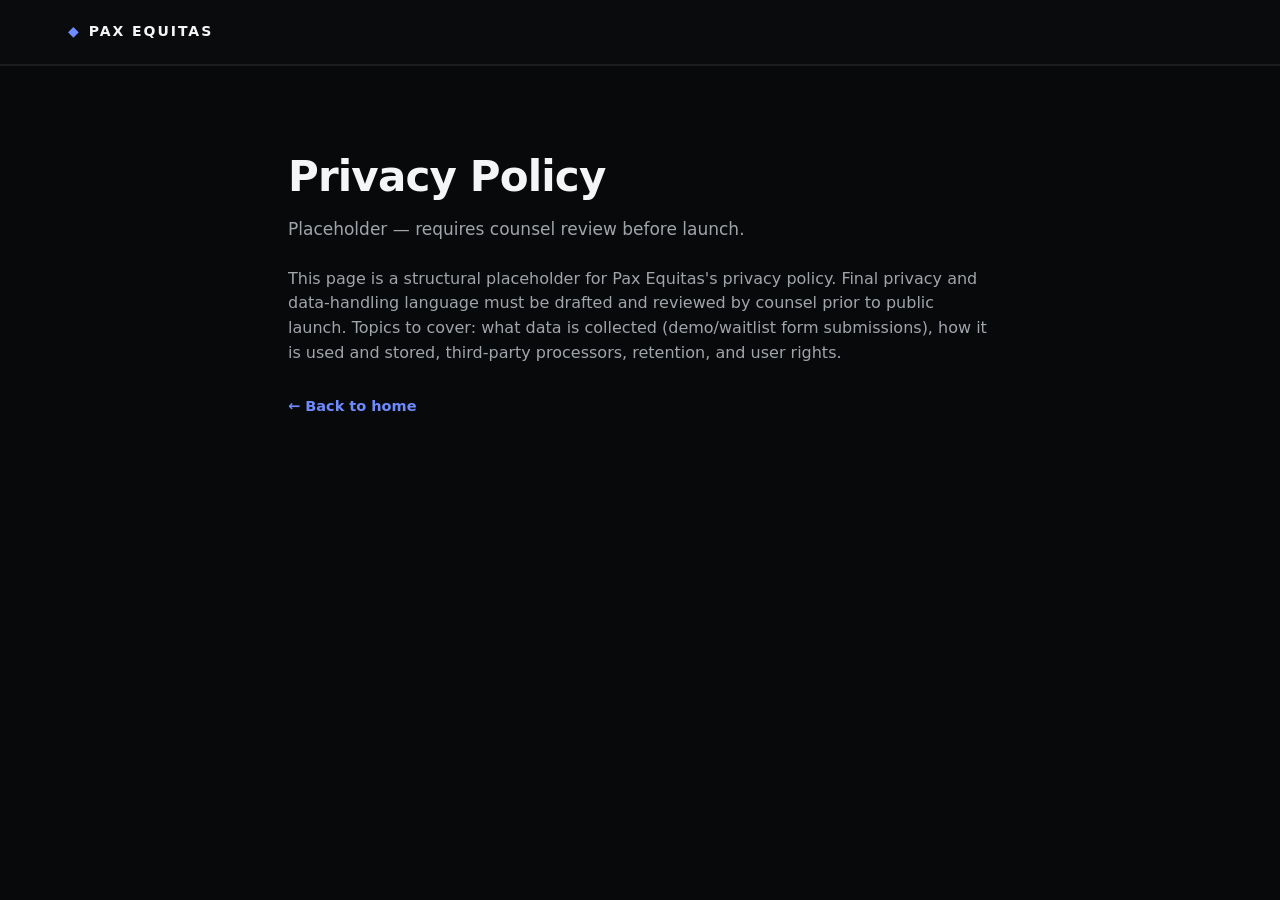
==== privacy.html @ ba905106 "PaxEquitas.com Homepage V1 — production static marketing site Dark premium homepage built from the a" ====
<!DOCTYPE html>
<html lang="en"><head><meta charset="UTF-8"/><meta name="viewport" content="width=device-width,initial-scale=1"/>
<title>Privacy — Pax Equitas</title><link rel="icon" href="favicon.svg" type="image/svg+xml"/><link rel="stylesheet" href="styles.css"/></head>
<body><header class="nav is-scrolled"><div class="container nav__inner"><a class="brand" href="index.html"><span class="brand__mark">◆</span> PAX EQUITAS</a></div></header>
<main class="section"><div class="container" style="max-width:760px">
<h1 class="section__title">Privacy Policy</h1>
<p class="section__sub">Placeholder — requires counsel review before launch.</p>
<p style="color:var(--muted);margin-top:24px">This page is a structural placeholder for Pax Equitas's privacy policy. Final privacy and data-handling language must be drafted and reviewed by counsel prior to public launch. Topics to cover: what data is collected (demo/waitlist form submissions), how it is used and stored, third-party processors, retention, and user rights.</p>
<p style="margin-top:28px"><a class="card__cta" href="index.html">← Back to home</a></p>
</div></main></body></html>
---- styles.css ----
:root{
  --bg:#08090A; --bg-elev:#0E1013; --bg-alt:#0B0D0F; --card:#16181C; --card-2:#1A1D22;
  --line:rgba(255,255,255,.08); --line-2:rgba(255,255,255,.14);
  --text:#F4F5F7; --muted:#A0A4AB; --faint:#6B7077;
  --accent:#6E8BFF; --accent-2:#22D3A7; --accent-ink:#0A0C12;
  --r:14px; --r-lg:20px; --maxw:1200px;
  --shadow:0 1px 0 rgba(255,255,255,.04), 0 20px 50px -20px rgba(0,0,0,.6);
  font-synthesis:none;
}
*{box-sizing:border-box;margin:0;padding:0}
html{scroll-behavior:smooth}
body{
  background:var(--bg); color:var(--text);
  font-family:'Inter',system-ui,-apple-system,Segoe UI,sans-serif;
  line-height:1.55; -webkit-font-smoothing:antialiased; overflow-x:hidden;
}
a{color:inherit;text-decoration:none}
.container{max-width:var(--maxw);margin:0 auto;padding:0 28px}
.mono{font-family:'JetBrains Mono',ui-monospace,monospace}
.center{text-align:center}
.grad{background:linear-gradient(100deg,#fff 10%,var(--accent) 55%,var(--accent-2) 100%);-webkit-background-clip:text;background-clip:text;color:transparent}

/* NAV */
.nav{position:sticky;top:0;z-index:50;transition:background .25s,border-color .25s;border-bottom:1px solid transparent}
.nav.is-scrolled{background:rgba(11,13,15,.82);backdrop-filter:blur(12px);border-bottom:1px solid var(--line)}
.nav__inner{display:flex;align-items:center;justify-content:space-between;height:64px;gap:24px}
.brand{font-weight:700;letter-spacing:.14em;font-size:14px;display:inline-flex;align-items:center;gap:8px}
.brand__mark{color:var(--accent)}
.nav__links{display:flex;gap:26px;font-size:14px;color:var(--muted)}
.nav__links a:hover{color:var(--text)}
.nav__cta{display:flex;gap:10px;align-items:center}
.nav__menu{display:none;background:none;border:0;color:var(--text);font-size:20px;cursor:pointer}

/* BUTTONS */
.btn{display:inline-flex;align-items:center;justify-content:center;gap:8px;font:inherit;font-weight:600;font-size:15px;cursor:pointer;border-radius:11px;border:1px solid transparent;padding:11px 18px;transition:transform .12s,background .2s,border-color .2s,box-shadow .2s;white-space:nowrap}
.btn:active{transform:translateY(1px)}
.btn--solid{background:var(--accent);color:var(--accent-ink);box-shadow:0 8px 24px -8px rgba(110,139,255,.7)}
.btn--solid:hover{background:#8aa0ff;box-shadow:0 10px 30px -8px rgba(110,139,255,.85)}
.btn--ghost{background:rgba(255,255,255,.02);color:var(--text);border-color:var(--line-2)}
.btn--ghost:hover{background:rgba(255,255,255,.06);border-color:rgba(255,255,255,.25)}
.btn--sm{padding:8px 14px;font-size:14px;border-radius:9px}
.btn--lg{padding:14px 24px;font-size:16px}
.btn--block{width:100%}

/* HERO */
.hero{position:relative;padding:96px 0 72px;overflow:hidden}
.hero__glow{position:absolute;inset:-20% -10% auto;height:560px;background:radial-gradient(60% 60% at 50% 0%,rgba(110,139,255,.20),rgba(34,211,167,.06) 40%,transparent 70%);filter:blur(20px);pointer-events:none}
.hero__inner{position:relative;text-align:center}
.eyebrow{font-size:12.5px;letter-spacing:.18em;text-transform:uppercase;color:var(--accent);font-weight:600;margin-bottom:22px}
.hero__title{font-size:clamp(40px,6.4vw,76px);line-height:1.03;letter-spacing:-.025em;font-weight:800;margin-bottom:22px}
.hero__sub{font-size:clamp(17px,2.1vw,21px);color:var(--muted);max-width:640px;margin:0 auto 32px}
.hero__cta{display:flex;gap:14px;justify-content:center;flex-wrap:wrap}
.center-cta{margin-top:8px}
.hero__micro{margin-top:22px;font-size:13.5px;color:var(--faint)}
.hero__panel{margin:56px auto 0;max-width:760px;background:linear-gradient(180deg,var(--card),#101216);border:1px solid var(--line);border-radius:var(--r-lg);padding:22px 26px;box-shadow:var(--shadow);text-align:left}
.hero__panel-row{display:flex;align-items:center;gap:10px;color:var(--muted);font-size:14px;font-weight:600}
.hero__panel-row .arrow{color:var(--faint)}
.dot{width:9px;height:9px;border-radius:50%;display:inline-block}
.dot--a{background:var(--accent-2);box-shadow:0 0 12px var(--accent-2)}
.hero__bars{display:flex;align-items:flex-end;gap:10px;height:90px;margin:20px 0}
.hero__bars i{flex:1;height:var(--h);background:linear-gradient(180deg,var(--accent),rgba(110,139,255,.25));border-radius:6px 6px 3px 3px;opacity:.85}
.hero__bars i:last-child{background:linear-gradient(180deg,var(--accent-2),rgba(34,211,167,.2))}
.hero__panel-figure{font-size:22px;font-weight:700}
.hero__panel-figure .mono{font-size:11px;color:var(--faint);letter-spacing:.16em;margin-right:10px}

/* SECTIONS */
.section{padding:88px 0;border-top:1px solid var(--line)}
.section--alt{background:var(--bg-alt)}
.section--enterprise{background:linear-gradient(180deg,#0C0E11,#0A0B0D)}
.kicker{font-size:12px;letter-spacing:.16em;text-transform:uppercase;color:var(--accent);font-weight:600;margin-bottom:14px}
.section__title{font-size:clamp(28px,3.6vw,42px);letter-spacing:-.02em;font-weight:800;line-height:1.1;max-width:760px}
.section__sub{color:var(--muted);font-size:17px;max-width:620px;margin-top:16px}
.section__sub.center{margin-left:auto;margin-right:auto}

/* PILLARS */
.pillars{display:grid;grid-template-columns:repeat(4,1fr);gap:16px;margin-top:40px}
.pillar{background:var(--card);border:1px solid var(--line);border-radius:var(--r);padding:24px;transition:transform .15s,border-color .2s}
.pillar:hover{transform:translateY(-3px);border-color:var(--line-2)}
.pillar__i{color:var(--accent);font-size:18px}
.pillar h3{font-size:19px;margin:12px 0 8px;letter-spacing:-.01em}
.pillar p{color:var(--muted);font-size:14.5px}

/* CARDS */
.group{font-size:13px;letter-spacing:.14em;text-transform:uppercase;color:var(--faint);margin:42px 0 16px;font-weight:600}
.cards{display:grid;grid-template-columns:repeat(3,1fr);gap:16px}
.card{background:var(--card);border:1px solid var(--line);border-radius:var(--r);padding:22px;display:flex;flex-direction:column;gap:12px;transition:transform .15s,border-color .2s,box-shadow .2s}
.card:hover{transform:translateY(-4px);border-color:var(--line-2);box-shadow:var(--shadow)}
.card header{display:flex;align-items:center;justify-content:space-between;gap:12px}
.card h4{font-size:18px;letter-spacing:-.01em}
.card p{color:var(--muted);font-size:14.5px;flex:1}
.card--feature{border-color:rgba(110,139,255,.35);background:linear-gradient(180deg,rgba(110,139,255,.06),var(--card))}
.card--ghost{background:repeating-linear-gradient(135deg,var(--card),var(--card) 10px,#14171b 10px,#14171b 20px)}
.star{color:var(--accent)}
.card__cta{align-self:flex-start;background:none;border:0;color:var(--accent);font:inherit;font-weight:600;font-size:14.5px;cursor:pointer;padding:0}
.card__cta:hover{text-decoration:underline}
.card__cta--solid{background:var(--accent);color:var(--accent-ink);padding:9px 15px;border-radius:9px;box-shadow:0 8px 24px -10px rgba(110,139,255,.8)}
.card__cta--solid:hover{text-decoration:none;background:#8aa0ff}

/* BADGES */
.badge{font-size:11px;font-weight:600;letter-spacing:.04em;padding:4px 9px;border-radius:999px;border:1px solid var(--line-2);color:var(--muted);white-space:nowrap}
.badge--live{color:#5be3a7;border-color:rgba(91,227,167,.4);background:rgba(91,227,167,.08)}
.badge--live::before{content:"●";font-size:8px;margin-right:5px;vertical-align:1px}
.badge--ea{color:#8aa0ff;border-color:rgba(138,160,255,.4);background:rgba(138,160,255,.08)}
.badge--soon{color:var(--faint)}
.badge--wl{color:var(--accent-2);border-color:rgba(34,211,167,.35)}

/* STEPS */
.steps{list-style:none;display:grid;grid-template-columns:repeat(4,1fr);gap:16px;margin:40px 0 26px;counter-reset:s}
.steps li{position:relative;background:var(--card);border:1px solid var(--line);border-radius:var(--r);padding:22px}
.steps li:not(:last-child)::after{content:"→";position:absolute;right:-13px;top:50%;transform:translateY(-50%);color:var(--faint);z-index:2}
.steps__n{font-family:'JetBrains Mono',monospace;color:var(--accent);font-size:13px}
.steps h4{margin:10px 0 6px;font-size:17px}
.steps p{color:var(--muted);font-size:13.5px}

/* FEATURE GRID */
.feature-grid{display:grid;grid-template-columns:repeat(2,1fr);gap:18px;margin:36px 0 30px}
.feature-grid--3{grid-template-columns:repeat(3,1fr)}
.feature-grid h4{font-size:17px;margin-bottom:8px}
.feature-grid p{color:var(--muted);font-size:14.5px}

/* FINAL */
.final{position:relative;text-align:center;overflow:hidden}
.final__glow{position:absolute;inset:auto -10% -40%;height:420px;background:radial-gradient(50% 60% at 50% 100%,rgba(110,139,255,.18),transparent 70%);pointer-events:none}
.final .hero__cta{justify-content:center;margin-top:26px}

/* FOOTER */
.footer{border-top:1px solid var(--line);background:var(--bg-alt);padding:56px 0 30px}
.footer__inner{display:grid;grid-template-columns:1.3fr 2fr;gap:40px}
.footer__tag{color:var(--faint);font-size:14px;margin:14px 0 18px}
.waitlist{display:flex;gap:8px;max-width:340px}
.waitlist input{flex:1;background:var(--card);border:1px solid var(--line-2);border-radius:9px;padding:10px 12px;color:var(--text);font:inherit;font-size:14px}
.footer__cols{display:grid;grid-template-columns:repeat(4,1fr);gap:24px}
.footer__cols h5{font-size:12px;letter-spacing:.12em;text-transform:uppercase;color:var(--faint);margin-bottom:14px}
.footer__cols a{display:block;color:var(--muted);font-size:14px;margin-bottom:9px}
.footer__cols a:hover{color:var(--text)}
.footer__legal{margin-top:40px;padding-top:22px;border-top:1px solid var(--line);color:var(--faint);font-size:13px}

/* MODAL */
.modal{position:fixed;inset:0;z-index:100;display:flex;align-items:center;justify-content:center;padding:20px}
.modal[hidden]{display:none}
.modal__backdrop{position:absolute;inset:0;background:rgba(4,5,6,.7);backdrop-filter:blur(6px)}
.modal__box{position:relative;background:var(--bg-elev);border:1px solid var(--line-2);border-radius:var(--r-lg);padding:30px;width:100%;max-width:520px;box-shadow:var(--shadow);animation:pop .18s ease}
.modal__box--sm{max-width:420px}
@keyframes pop{from{transform:translateY(8px) scale(.98);opacity:0}to{transform:none;opacity:1}}
.modal__x{position:absolute;top:14px;right:16px;background:none;border:0;color:var(--muted);font-size:24px;cursor:pointer;line-height:1}
.modal__x:hover{color:var(--text)}
.modal__box h3{font-size:23px;letter-spacing:-.01em}
.modal__sub{color:var(--muted);font-size:14.5px;margin:8px 0 20px}
.form{display:flex;flex-direction:column;gap:12px}
.form__row{display:grid;grid-template-columns:1fr 1fr;gap:12px}
.form input,.form select,.form textarea{background:var(--card);border:1px solid var(--line-2);border-radius:10px;padding:12px 13px;color:var(--text);font:inherit;font-size:15px;width:100%}
.form input::placeholder,.form textarea::placeholder{color:var(--faint)}
.form input:focus,.form select:focus,.form textarea:focus{outline:none;border-color:var(--accent);box-shadow:0 0 0 3px rgba(110,139,255,.18)}
.form__note{font-size:13.5px;color:var(--accent-2);min-height:18px;text-align:center}

/* RESPONSIVE */
@media(max-width:900px){
  .pillars,.cards,.steps,.footer__cols{grid-template-columns:repeat(2,1fr)}
  .feature-grid,.feature-grid--3{grid-template-columns:1fr}
  .footer__inner{grid-template-columns:1fr}
  .steps li::after{display:none}
}
@media(max-width:680px){
  .nav__links{display:none}
  .nav__cta .btn--ghost{display:none}
  .nav__menu{display:block}
  .pillars,.cards,.steps,.footer__cols{grid-template-columns:1fr}
  .form__row{grid-template-columns:1fr}
  .hero{padding:64px 0 48px}
  .section{padding:64px 0}
}
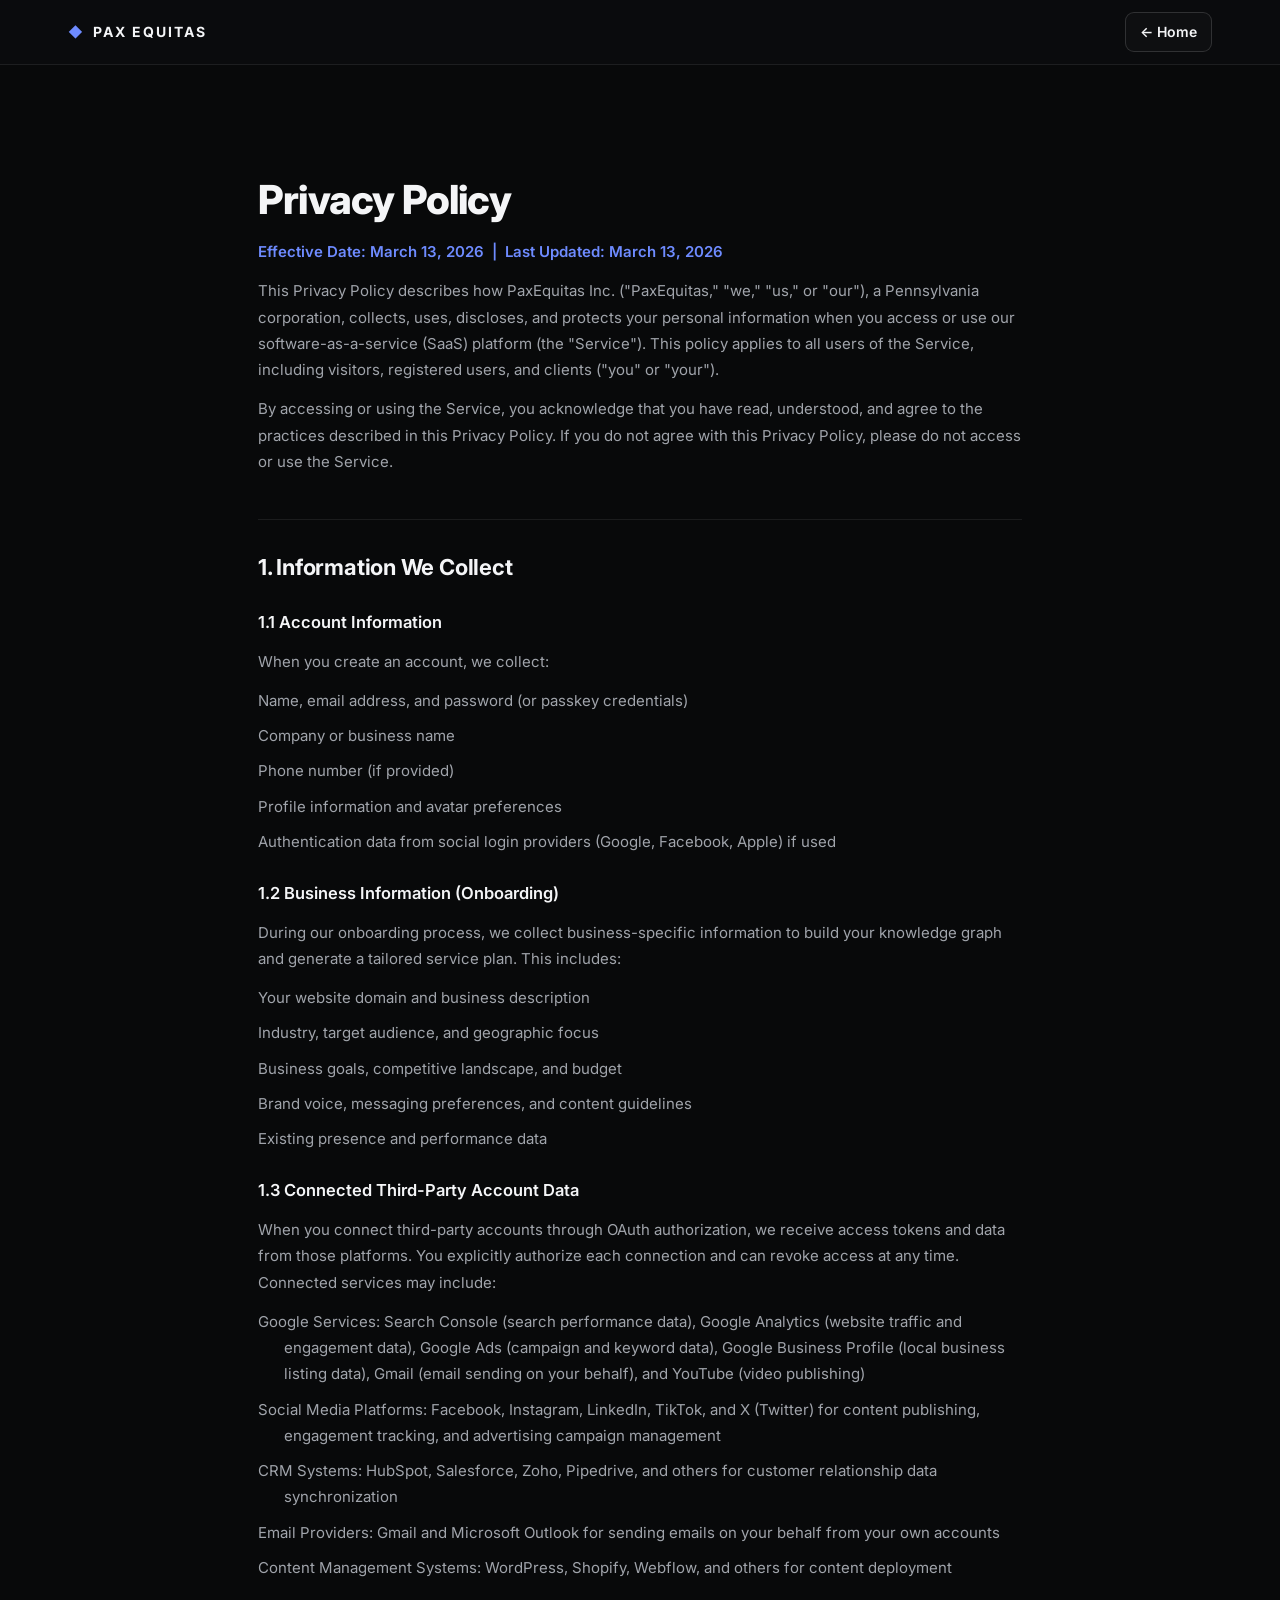
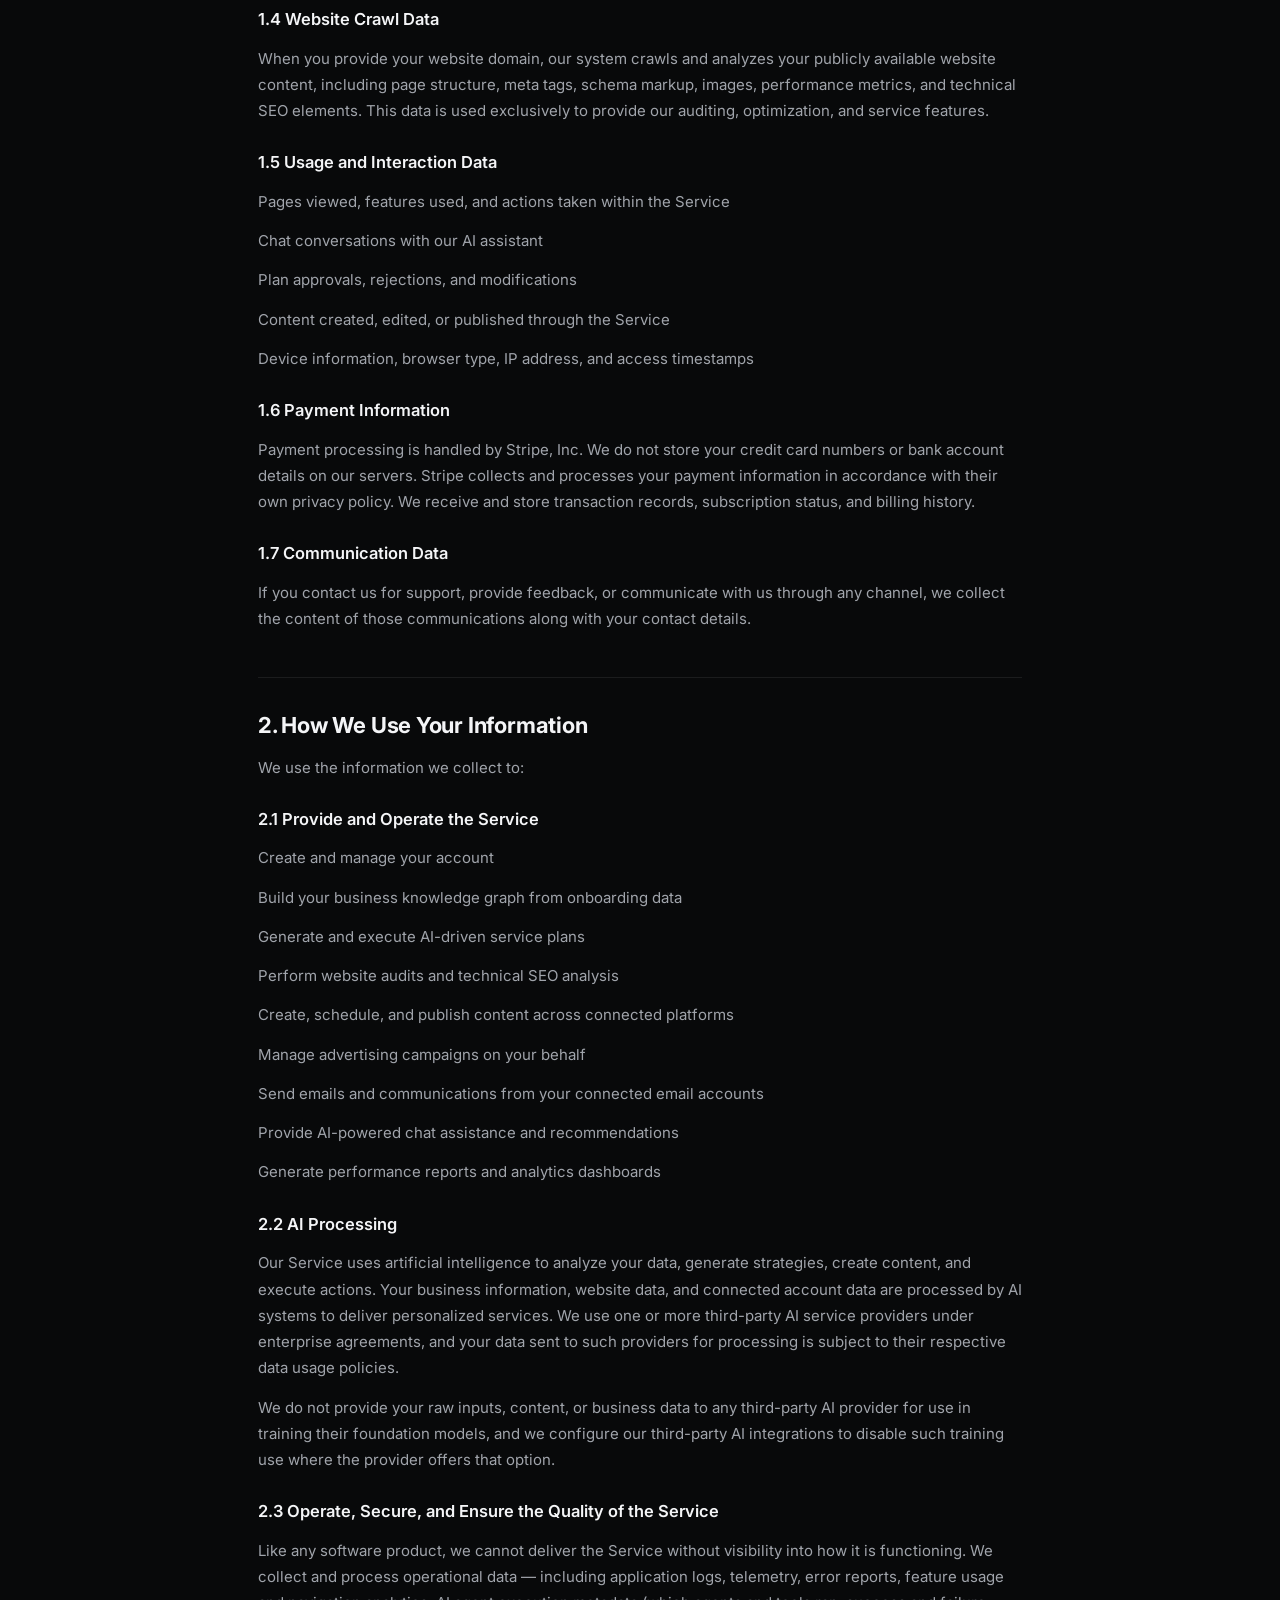
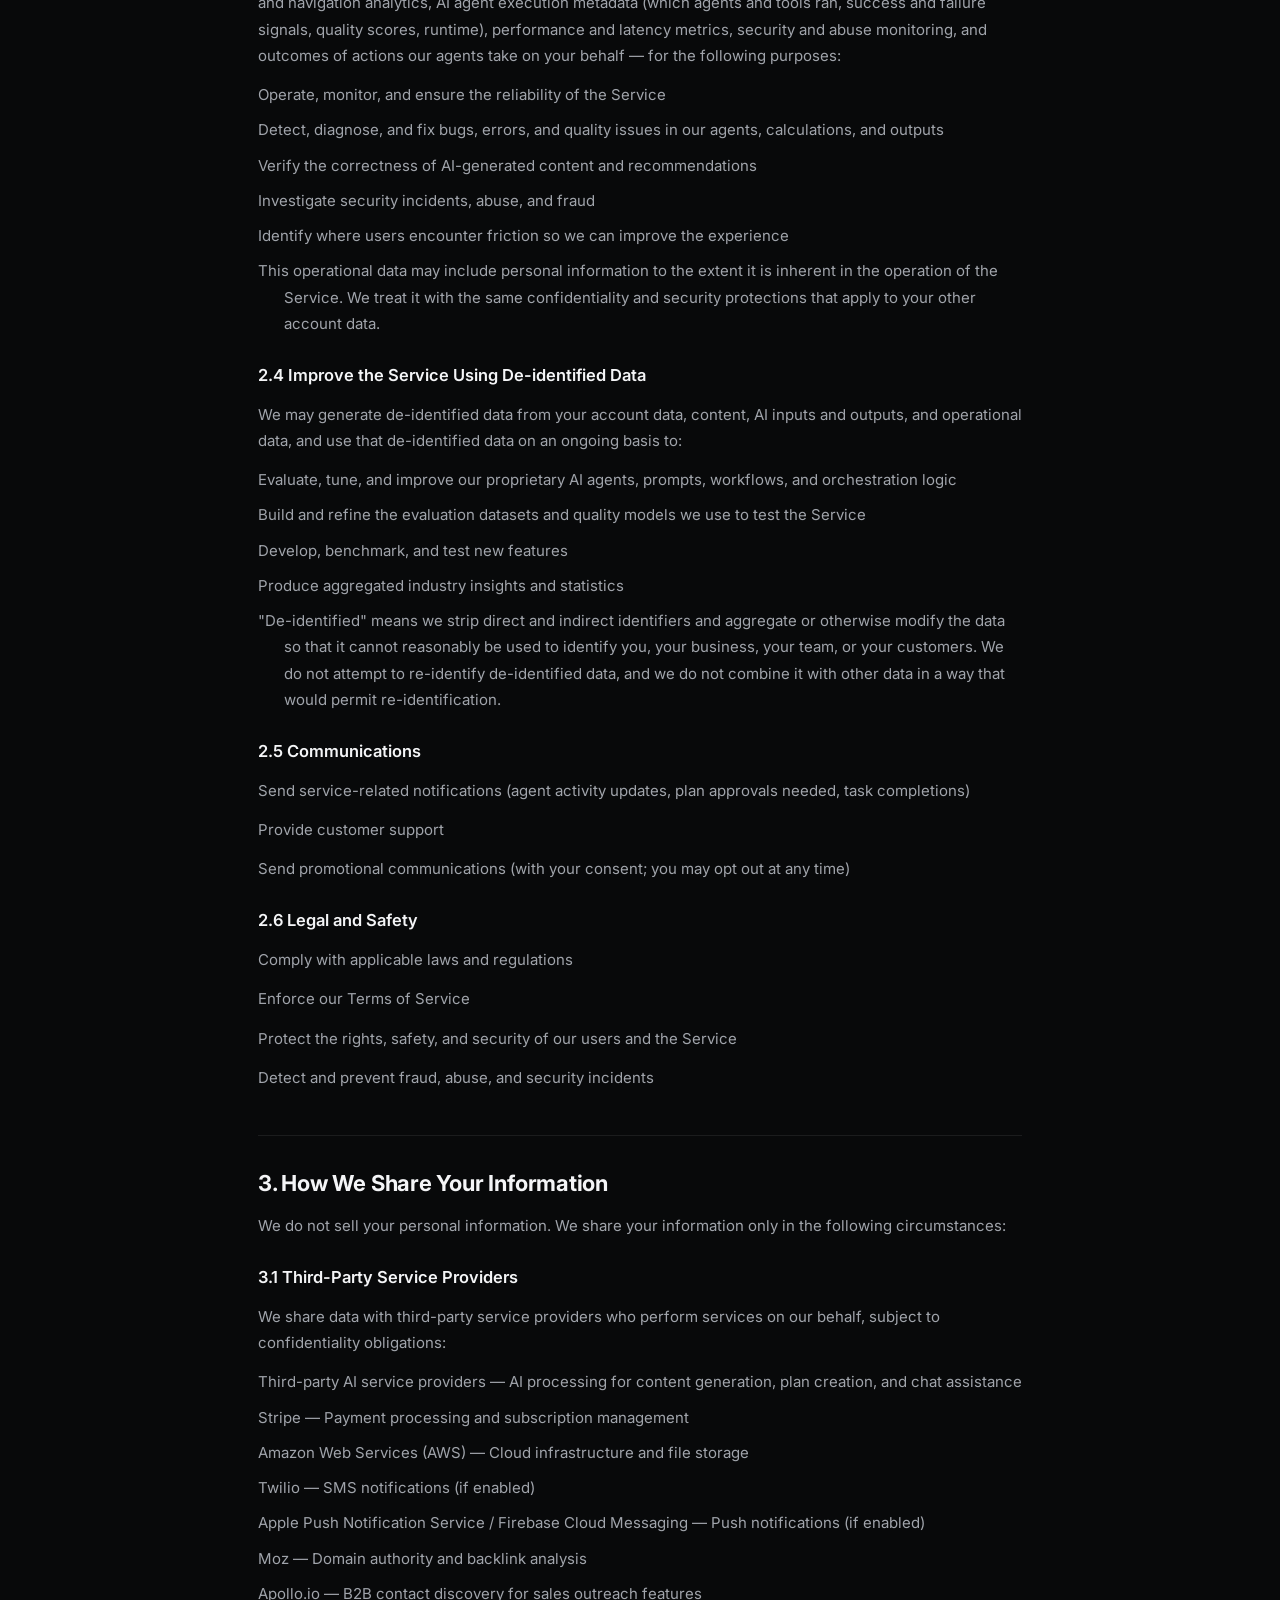
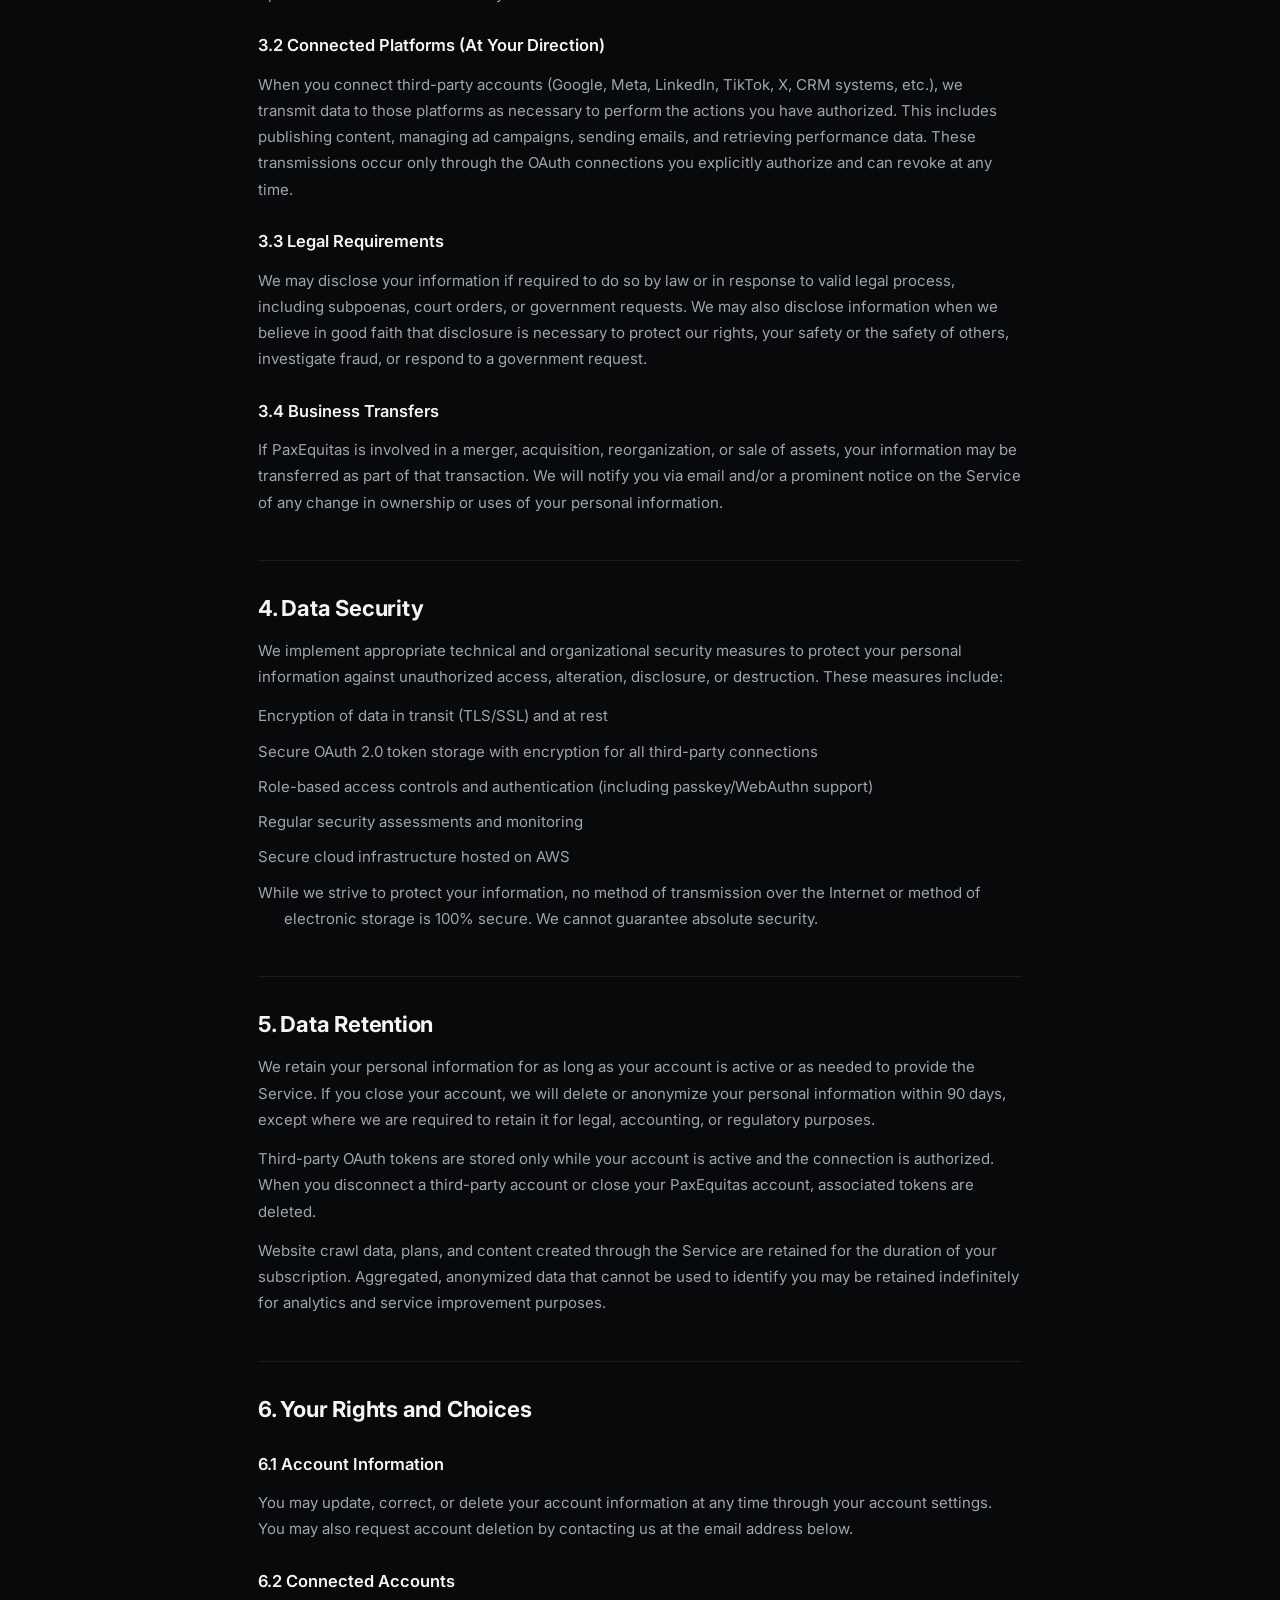
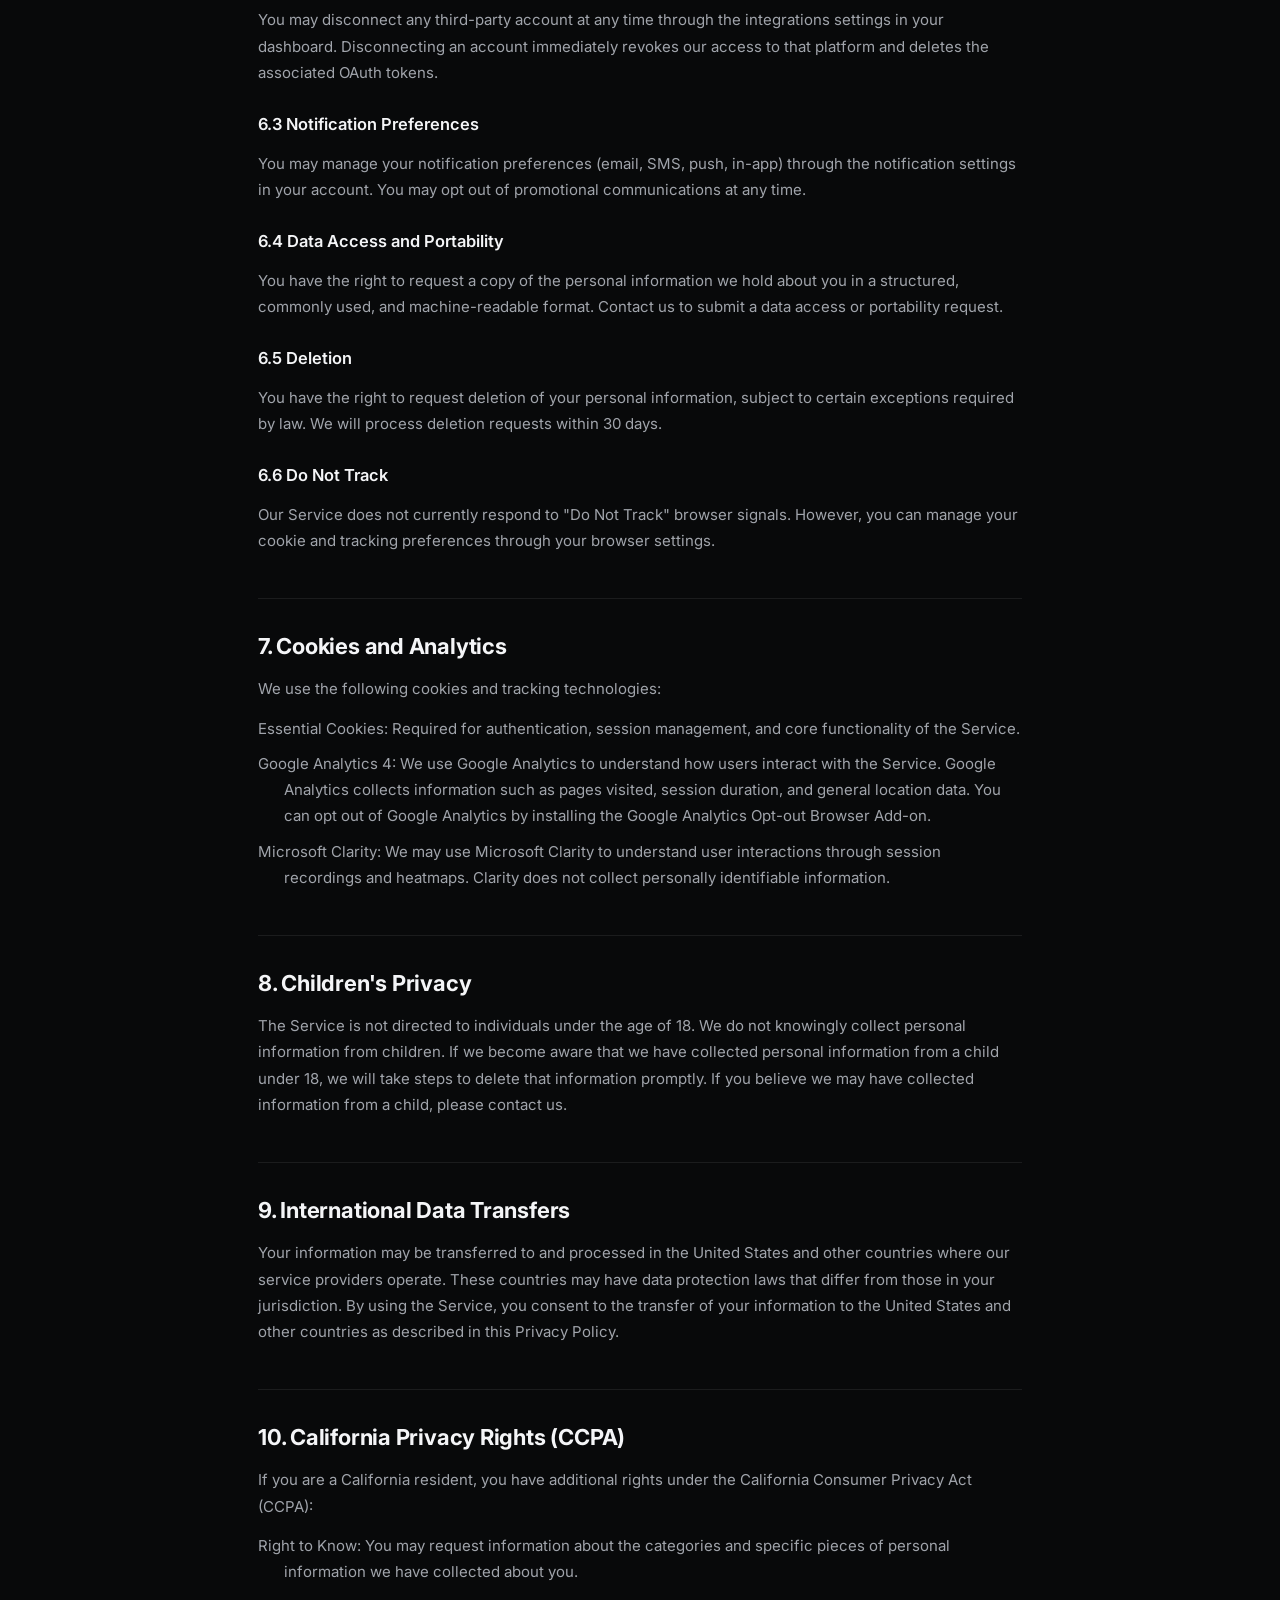
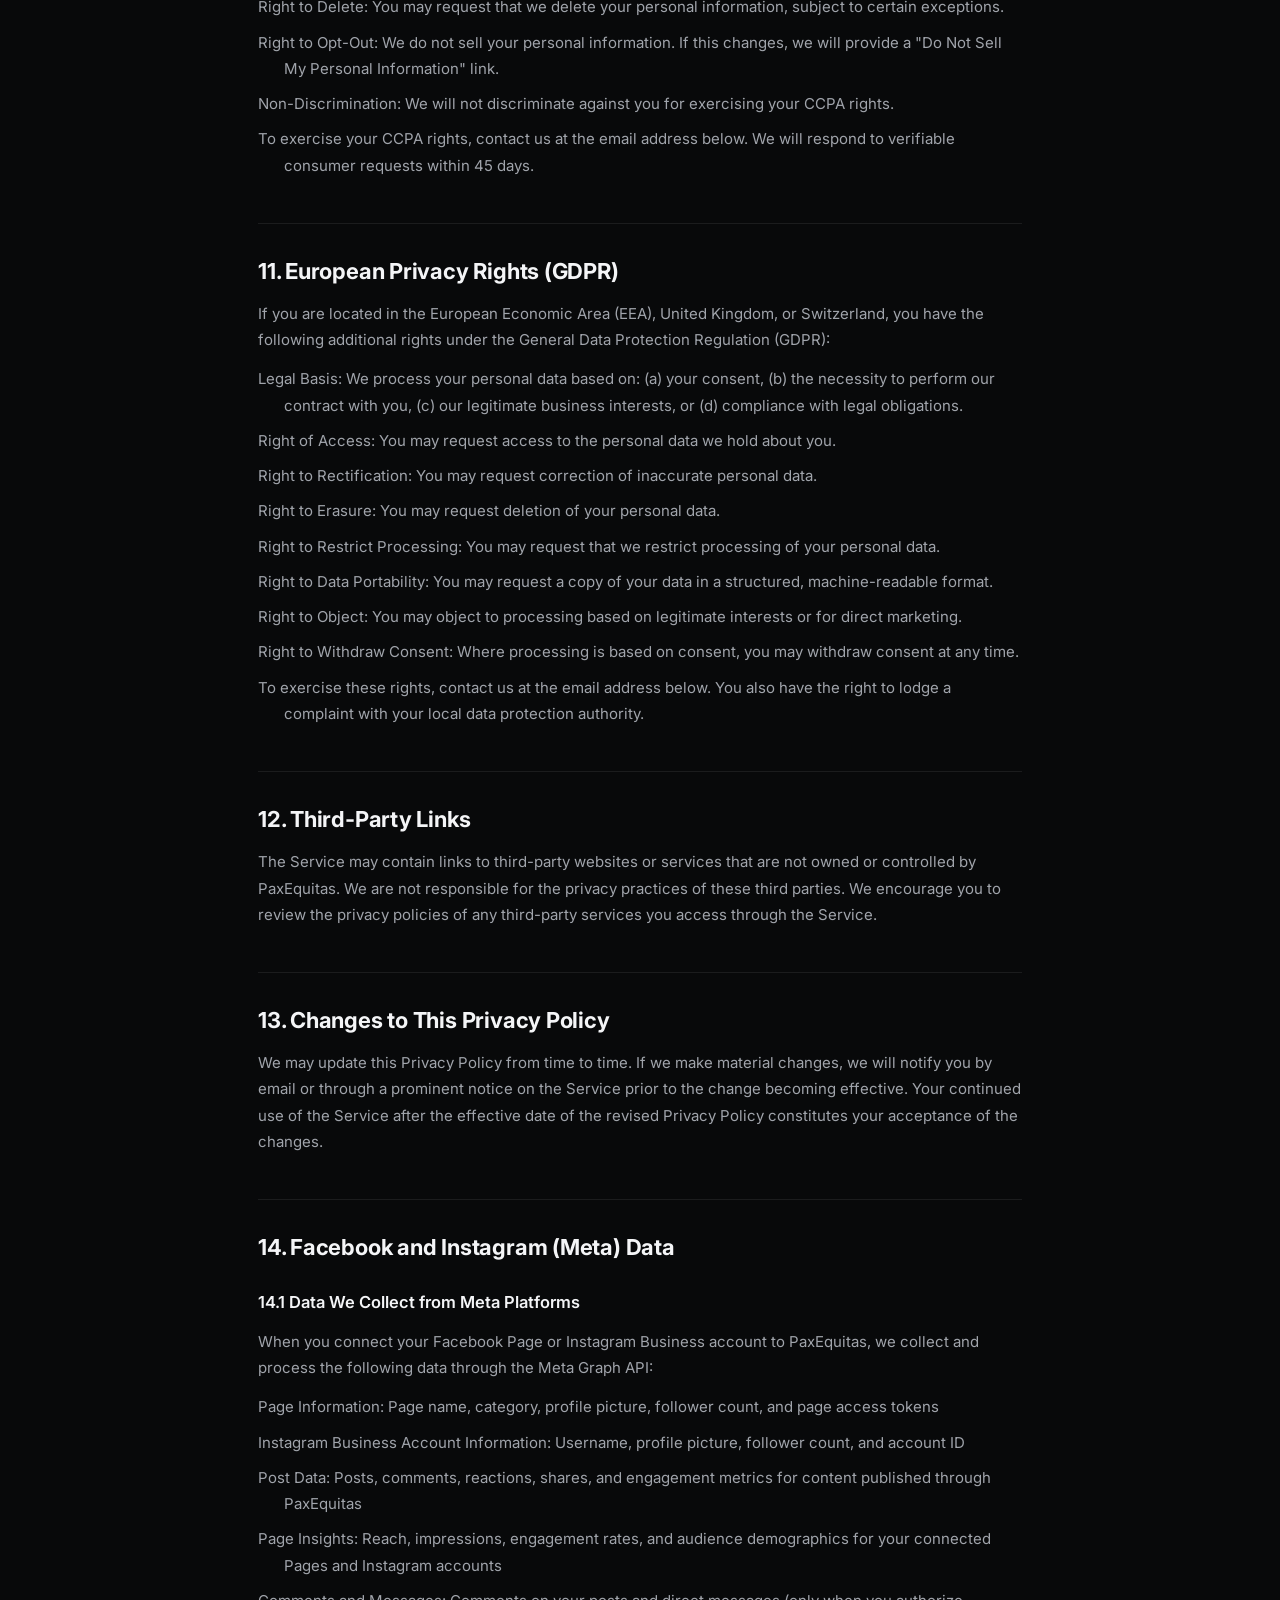
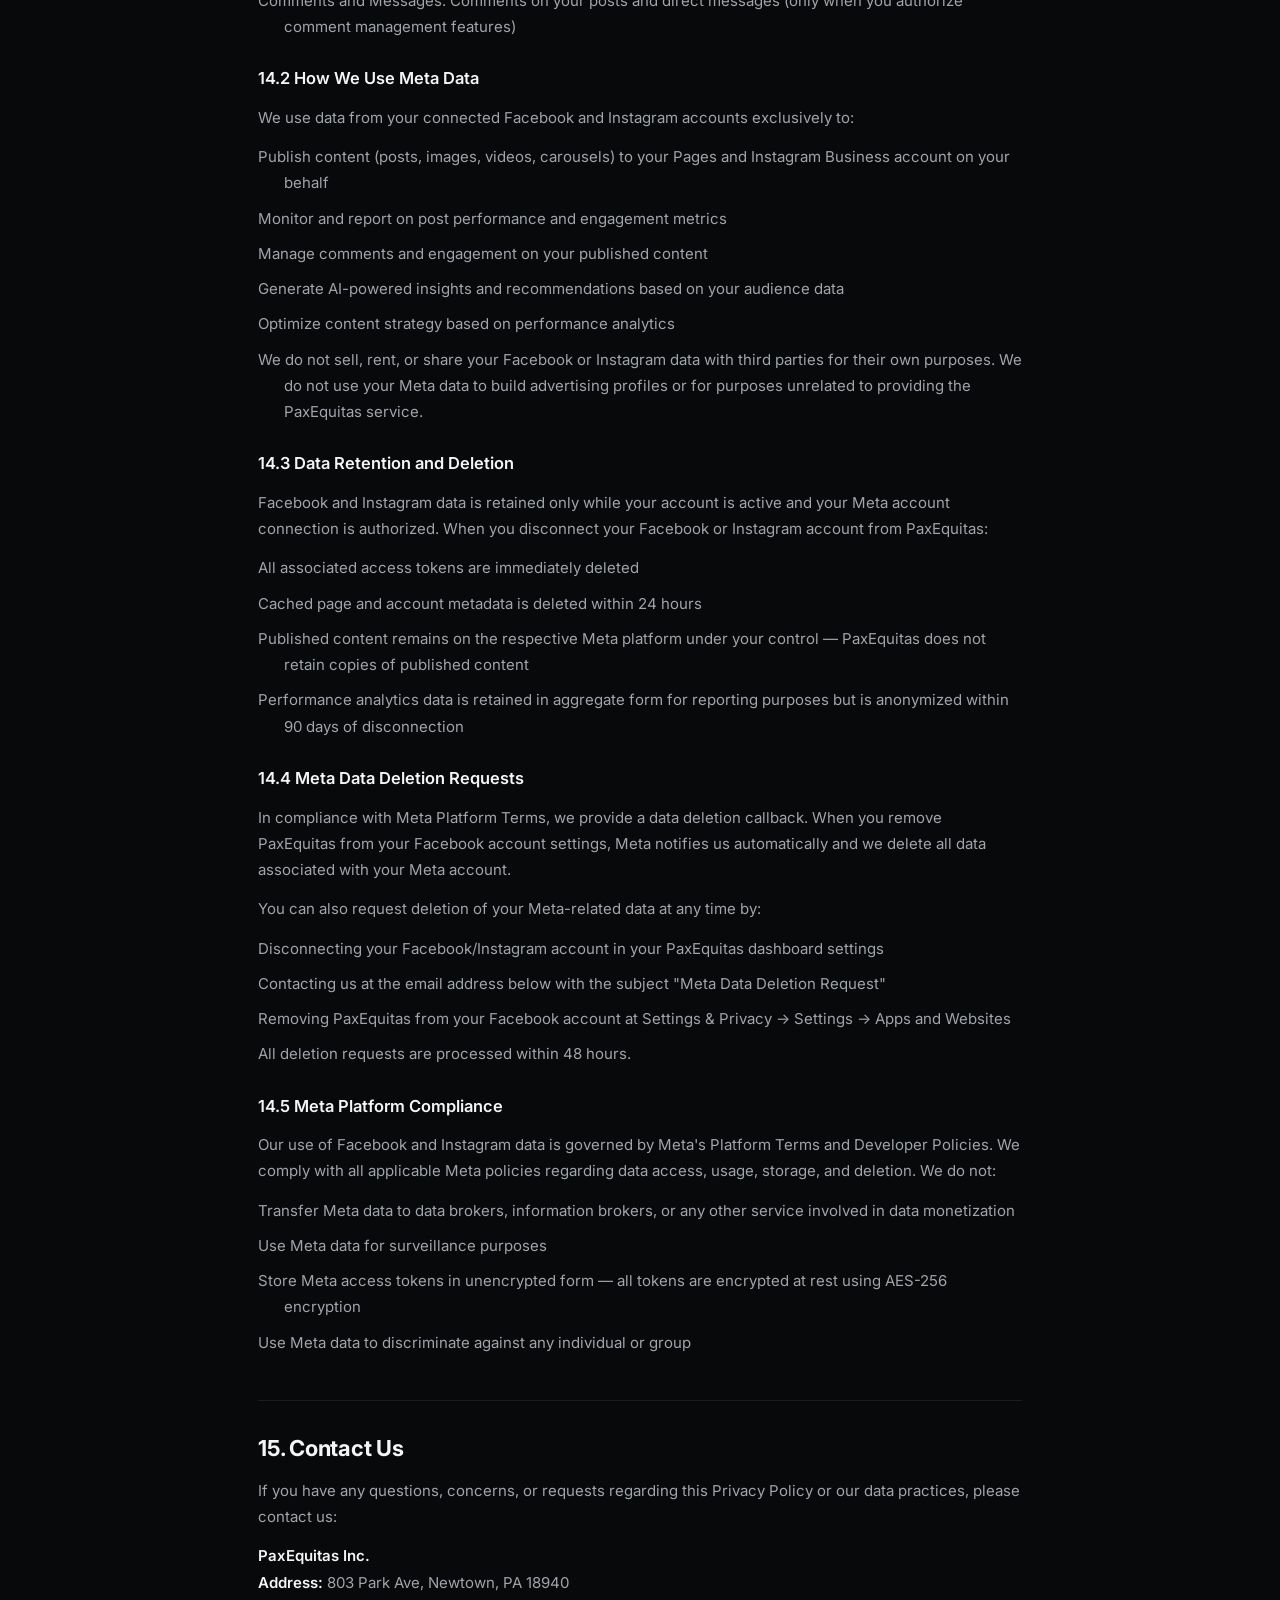
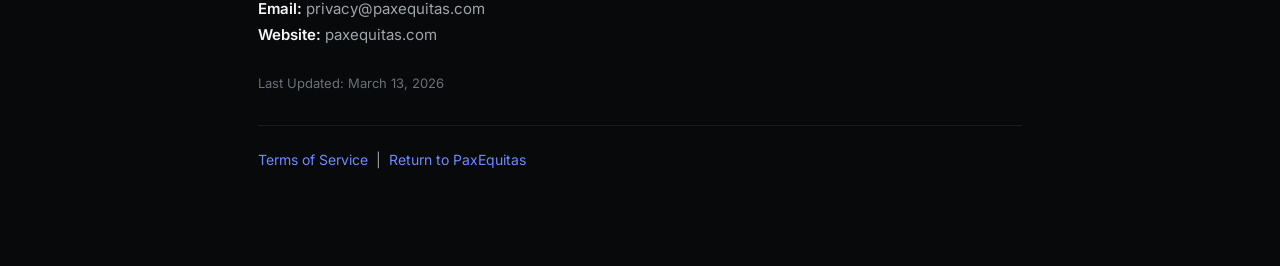
==== commit b4218265: "Replace privacy.html placeholder with full 15-section privacy policy Co-Authored-By: Claude Opus 4.8" ====
--- a/privacy.html
+++ b/privacy.html
@@ -1,10 +1,280 @@
 <!DOCTYPE html>
-<html lang="en"><head><meta charset="UTF-8"/><meta name="viewport" content="width=device-width,initial-scale=1"/>
-<title>Privacy — Pax Equitas</title><link rel="icon" href="favicon.svg" type="image/svg+xml"/><link rel="stylesheet" href="styles.css"/></head>
-<body><header class="nav is-scrolled"><div class="container nav__inner"><a class="brand" href="index.html"><span class="brand__mark">◆</span> PAX EQUITAS</a></div></header>
-<main class="section"><div class="container" style="max-width:760px">
-<h1 class="section__title">Privacy Policy</h1>
-<p class="section__sub">Placeholder — requires counsel review before launch.</p>
-<p style="color:var(--muted);margin-top:24px">This page is a structural placeholder for Pax Equitas's privacy policy. Final privacy and data-handling language must be drafted and reviewed by counsel prior to public launch. Topics to cover: what data is collected (demo/waitlist form submissions), how it is used and stored, third-party processors, retention, and user rights.</p>
-<p style="margin-top:28px"><a class="card__cta" href="index.html">← Back to home</a></p>
-</div></main></body></html>
+<html lang="en">
+<head>
+<meta charset="UTF-8" />
+<meta name="viewport" content="width=device-width, initial-scale=1" />
+<title>Privacy Policy — Pax Equitas</title>
+<link rel="icon" href="favicon.svg" type="image/svg+xml" />
+<link rel="preconnect" href="https://fonts.googleapis.com" />
+<link href="https://fonts.googleapis.com/css2?family=Inter:wght@400;500;600;700;800&family=JetBrains+Mono:wght@500&display=swap" rel="stylesheet" />
+<link rel="stylesheet" href="styles.css" />
+<style>
+  .legal{max-width:820px;margin:0 auto;padding:104px 28px 80px}
+  .legal h1{font-size:clamp(30px,4vw,40px);letter-spacing:-.02em;font-weight:800}
+  .legal .lead-sub{color:var(--accent);font-weight:600;margin-top:8px}
+  .legal h2{margin-top:44px;padding-top:30px;border-top:1px solid var(--line);font-size:22px;letter-spacing:-.01em;font-weight:700}
+  .legal h3{margin-top:26px;font-size:16.5px;font-weight:600;color:var(--text)}
+  .legal p{color:var(--muted);font-size:15px;line-height:1.75;margin:13px 0}
+  .legal strong{color:var(--text);font-weight:600}
+  .legal ul{list-style:none;margin:12px 0;padding:0}
+  .legal li{color:var(--muted);font-size:15px;line-height:1.75;margin:9px 0;padding-left:26px;text-indent:-26px}
+  .legal p.caps{font-size:13.5px}
+  .legal .notice{background:var(--card);border:1px solid var(--line-2);border-radius:12px;padding:16px 18px;margin:22px 0;color:var(--text);font-size:13.5px}
+  .legal .disclaimer{background:var(--card);border:1px solid var(--line);border-radius:12px;padding:16px 18px;margin-top:36px;color:var(--faint);font-size:13px}
+  .legal .meta{color:var(--faint);font-size:13px;margin-top:24px}
+  .legal .pglinks{margin-top:30px;padding-top:22px;border-top:1px solid var(--line);font-size:14px}
+  .legal .pglinks a{color:var(--accent)}
+</style>
+</head>
+<body>
+<header class="nav is-scrolled" id="nav">
+  <div class="container nav__inner">
+    <a class="brand" href="index.html"><span class="brand__mark">◆</span> PAX EQUITAS</a>
+    <a class="btn btn--ghost btn--sm" href="index.html">← Home</a>
+  </div>
+</header>
+
+<main class="legal">
+  <h1>Privacy Policy</h1>
+  <p class="lead-sub">Effective Date: March 13, 2026 &nbsp;|&nbsp; Last Updated: March 13, 2026</p>
+
+  <p>This Privacy Policy describes how PaxEquitas Inc. ("PaxEquitas," "we," "us," or "our"), a Pennsylvania corporation, collects, uses, discloses, and protects your personal information when you access or use our software-as-a-service (SaaS) platform (the "Service"). This policy applies to all users of the Service, including visitors, registered users, and clients ("you" or "your").</p>
+  <p>By accessing or using the Service, you acknowledge that you have read, understood, and agree to the practices described in this Privacy Policy. If you do not agree with this Privacy Policy, please do not access or use the Service.</p>
+
+  <h2>1. Information We Collect</h2>
+  <h3>1.1 Account Information</h3>
+  <p>When you create an account, we collect:</p>
+  <ul>
+    <li>Name, email address, and password (or passkey credentials)</li>
+    <li>Company or business name</li>
+    <li>Phone number (if provided)</li>
+    <li>Profile information and avatar preferences</li>
+    <li>Authentication data from social login providers (Google, Facebook, Apple) if used</li>
+  </ul>
+  <h3>1.2 Business Information (Onboarding)</h3>
+  <p>During our onboarding process, we collect business-specific information to build your knowledge graph and generate a tailored service plan. This includes:</p>
+  <ul>
+    <li>Your website domain and business description</li>
+    <li>Industry, target audience, and geographic focus</li>
+    <li>Business goals, competitive landscape, and budget</li>
+    <li>Brand voice, messaging preferences, and content guidelines</li>
+    <li>Existing presence and performance data</li>
+  </ul>
+  <h3>1.3 Connected Third-Party Account Data</h3>
+  <p>When you connect third-party accounts through OAuth authorization, we receive access tokens and data from those platforms. You explicitly authorize each connection and can revoke access at any time. Connected services may include:</p>
+  <ul>
+    <li>Google Services: Search Console (search performance data), Google Analytics (website traffic and engagement data), Google Ads (campaign and keyword data), Google Business Profile (local business listing data), Gmail (email sending on your behalf), and YouTube (video publishing)</li>
+    <li>Social Media Platforms: Facebook, Instagram, LinkedIn, TikTok, and X (Twitter) for content publishing, engagement tracking, and advertising campaign management</li>
+    <li>CRM Systems: HubSpot, Salesforce, Zoho, Pipedrive, and others for customer relationship data synchronization</li>
+    <li>Email Providers: Gmail and Microsoft Outlook for sending emails on your behalf from your own accounts</li>
+    <li>Content Management Systems: WordPress, Shopify, Webflow, and others for content deployment</li>
+  </ul>
+  <h3>1.4 Website Crawl Data</h3>
+  <p>When you provide your website domain, our system crawls and analyzes your publicly available website content, including page structure, meta tags, schema markup, images, performance metrics, and technical SEO elements. This data is used exclusively to provide our auditing, optimization, and service features.</p>
+  <h3>1.5 Usage and Interaction Data</h3>
+  <p>Pages viewed, features used, and actions taken within the Service</p>
+  <p>Chat conversations with our AI assistant</p>
+  <p>Plan approvals, rejections, and modifications</p>
+  <p>Content created, edited, or published through the Service</p>
+  <p>Device information, browser type, IP address, and access timestamps</p>
+  <h3>1.6 Payment Information</h3>
+  <p>Payment processing is handled by Stripe, Inc. We do not store your credit card numbers or bank account details on our servers. Stripe collects and processes your payment information in accordance with their own privacy policy. We receive and store transaction records, subscription status, and billing history.</p>
+  <h3>1.7 Communication Data</h3>
+  <p>If you contact us for support, provide feedback, or communicate with us through any channel, we collect the content of those communications along with your contact details.</p>
+
+  <h2>2. How We Use Your Information</h2>
+  <p>We use the information we collect to:</p>
+  <h3>2.1 Provide and Operate the Service</h3>
+  <p>Create and manage your account</p>
+  <p>Build your business knowledge graph from onboarding data</p>
+  <p>Generate and execute AI-driven service plans</p>
+  <p>Perform website audits and technical SEO analysis</p>
+  <p>Create, schedule, and publish content across connected platforms</p>
+  <p>Manage advertising campaigns on your behalf</p>
+  <p>Send emails and communications from your connected email accounts</p>
+  <p>Provide AI-powered chat assistance and recommendations</p>
+  <p>Generate performance reports and analytics dashboards</p>
+  <h3>2.2 AI Processing</h3>
+  <p>Our Service uses artificial intelligence to analyze your data, generate strategies, create content, and execute actions. Your business information, website data, and connected account data are processed by AI systems to deliver personalized services. We use one or more third-party AI service providers under enterprise agreements, and your data sent to such providers for processing is subject to their respective data usage policies.</p>
+  <p>We do not provide your raw inputs, content, or business data to any third-party AI provider for use in training their foundation models, and we configure our third-party AI integrations to disable such training use where the provider offers that option.</p>
+  <h3>2.3 Operate, Secure, and Ensure the Quality of the Service</h3>
+  <p>Like any software product, we cannot deliver the Service without visibility into how it is functioning. We collect and process operational data — including application logs, telemetry, error reports, feature usage and navigation analytics, AI agent execution metadata (which agents and tools ran, success and failure signals, quality scores, runtime), performance and latency metrics, security and abuse monitoring, and outcomes of actions our agents take on your behalf — for the following purposes:</p>
+  <ul>
+    <li>Operate, monitor, and ensure the reliability of the Service</li>
+    <li>Detect, diagnose, and fix bugs, errors, and quality issues in our agents, calculations, and outputs</li>
+    <li>Verify the correctness of AI-generated content and recommendations</li>
+    <li>Investigate security incidents, abuse, and fraud</li>
+    <li>Identify where users encounter friction so we can improve the experience</li>
+    <li>This operational data may include personal information to the extent it is inherent in the operation of the Service. We treat it with the same confidentiality and security protections that apply to your other account data.</li>
+  </ul>
+  <h3>2.4 Improve the Service Using De-identified Data</h3>
+  <p>We may generate de-identified data from your account data, content, AI inputs and outputs, and operational data, and use that de-identified data on an ongoing basis to:</p>
+  <ul>
+    <li>Evaluate, tune, and improve our proprietary AI agents, prompts, workflows, and orchestration logic</li>
+    <li>Build and refine the evaluation datasets and quality models we use to test the Service</li>
+    <li>Develop, benchmark, and test new features</li>
+    <li>Produce aggregated industry insights and statistics</li>
+    <li>"De-identified" means we strip direct and indirect identifiers and aggregate or otherwise modify the data so that it cannot reasonably be used to identify you, your business, your team, or your customers. We do not attempt to re-identify de-identified data, and we do not combine it with other data in a way that would permit re-identification.</li>
+  </ul>
+  <h3>2.5 Communications</h3>
+  <p>Send service-related notifications (agent activity updates, plan approvals needed, task completions)</p>
+  <p>Provide customer support</p>
+  <p>Send promotional communications (with your consent; you may opt out at any time)</p>
+  <h3>2.6 Legal and Safety</h3>
+  <p>Comply with applicable laws and regulations</p>
+  <p>Enforce our Terms of Service</p>
+  <p>Protect the rights, safety, and security of our users and the Service</p>
+  <p>Detect and prevent fraud, abuse, and security incidents</p>
+
+  <h2>3. How We Share Your Information</h2>
+  <p>We do not sell your personal information. We share your information only in the following circumstances:</p>
+  <h3>3.1 Third-Party Service Providers</h3>
+  <p>We share data with third-party service providers who perform services on our behalf, subject to confidentiality obligations:</p>
+  <ul>
+    <li>Third-party AI service providers — AI processing for content generation, plan creation, and chat assistance</li>
+    <li>Stripe — Payment processing and subscription management</li>
+    <li>Amazon Web Services (AWS) — Cloud infrastructure and file storage</li>
+    <li>Twilio — SMS notifications (if enabled)</li>
+    <li>Apple Push Notification Service / Firebase Cloud Messaging — Push notifications (if enabled)</li>
+    <li>Moz — Domain authority and backlink analysis</li>
+    <li>Apollo.io — B2B contact discovery for sales outreach features</li>
+  </ul>
+  <h3>3.2 Connected Platforms (At Your Direction)</h3>
+  <p>When you connect third-party accounts (Google, Meta, LinkedIn, TikTok, X, CRM systems, etc.), we transmit data to those platforms as necessary to perform the actions you have authorized. This includes publishing content, managing ad campaigns, sending emails, and retrieving performance data. These transmissions occur only through the OAuth connections you explicitly authorize and can revoke at any time.</p>
+  <h3>3.3 Legal Requirements</h3>
+  <p>We may disclose your information if required to do so by law or in response to valid legal process, including subpoenas, court orders, or government requests. We may also disclose information when we believe in good faith that disclosure is necessary to protect our rights, your safety or the safety of others, investigate fraud, or respond to a government request.</p>
+  <h3>3.4 Business Transfers</h3>
+  <p>If PaxEquitas is involved in a merger, acquisition, reorganization, or sale of assets, your information may be transferred as part of that transaction. We will notify you via email and/or a prominent notice on the Service of any change in ownership or uses of your personal information.</p>
+
+  <h2>4. Data Security</h2>
+  <p>We implement appropriate technical and organizational security measures to protect your personal information against unauthorized access, alteration, disclosure, or destruction. These measures include:</p>
+  <ul>
+    <li>Encryption of data in transit (TLS/SSL) and at rest</li>
+    <li>Secure OAuth 2.0 token storage with encryption for all third-party connections</li>
+    <li>Role-based access controls and authentication (including passkey/WebAuthn support)</li>
+    <li>Regular security assessments and monitoring</li>
+    <li>Secure cloud infrastructure hosted on AWS</li>
+    <li>While we strive to protect your information, no method of transmission over the Internet or method of electronic storage is 100% secure. We cannot guarantee absolute security.</li>
+  </ul>
+
+  <h2>5. Data Retention</h2>
+  <p>We retain your personal information for as long as your account is active or as needed to provide the Service. If you close your account, we will delete or anonymize your personal information within 90 days, except where we are required to retain it for legal, accounting, or regulatory purposes.</p>
+  <p>Third-party OAuth tokens are stored only while your account is active and the connection is authorized. When you disconnect a third-party account or close your PaxEquitas account, associated tokens are deleted.</p>
+  <p>Website crawl data, plans, and content created through the Service are retained for the duration of your subscription. Aggregated, anonymized data that cannot be used to identify you may be retained indefinitely for analytics and service improvement purposes.</p>
+
+  <h2>6. Your Rights and Choices</h2>
+  <h3>6.1 Account Information</h3>
+  <p>You may update, correct, or delete your account information at any time through your account settings. You may also request account deletion by contacting us at the email address below.</p>
+  <h3>6.2 Connected Accounts</h3>
+  <p>You may disconnect any third-party account at any time through the integrations settings in your dashboard. Disconnecting an account immediately revokes our access to that platform and deletes the associated OAuth tokens.</p>
+  <h3>6.3 Notification Preferences</h3>
+  <p>You may manage your notification preferences (email, SMS, push, in-app) through the notification settings in your account. You may opt out of promotional communications at any time.</p>
+  <h3>6.4 Data Access and Portability</h3>
+  <p>You have the right to request a copy of the personal information we hold about you in a structured, commonly used, and machine-readable format. Contact us to submit a data access or portability request.</p>
+  <h3>6.5 Deletion</h3>
+  <p>You have the right to request deletion of your personal information, subject to certain exceptions required by law. We will process deletion requests within 30 days.</p>
+  <h3>6.6 Do Not Track</h3>
+  <p>Our Service does not currently respond to "Do Not Track" browser signals. However, you can manage your cookie and tracking preferences through your browser settings.</p>
+
+  <h2>7. Cookies and Analytics</h2>
+  <p>We use the following cookies and tracking technologies:</p>
+  <ul>
+    <li>Essential Cookies: Required for authentication, session management, and core functionality of the Service.</li>
+    <li>Google Analytics 4: We use Google Analytics to understand how users interact with the Service. Google Analytics collects information such as pages visited, session duration, and general location data. You can opt out of Google Analytics by installing the Google Analytics Opt-out Browser Add-on.</li>
+    <li>Microsoft Clarity: We may use Microsoft Clarity to understand user interactions through session recordings and heatmaps. Clarity does not collect personally identifiable information.</li>
+  </ul>
+
+  <h2>8. Children's Privacy</h2>
+  <p>The Service is not directed to individuals under the age of 18. We do not knowingly collect personal information from children. If we become aware that we have collected personal information from a child under 18, we will take steps to delete that information promptly. If you believe we may have collected information from a child, please contact us.</p>
+
+  <h2>9. International Data Transfers</h2>
+  <p>Your information may be transferred to and processed in the United States and other countries where our service providers operate. These countries may have data protection laws that differ from those in your jurisdiction. By using the Service, you consent to the transfer of your information to the United States and other countries as described in this Privacy Policy.</p>
+
+  <h2>10. California Privacy Rights (CCPA)</h2>
+  <p>If you are a California resident, you have additional rights under the California Consumer Privacy Act (CCPA):</p>
+  <ul>
+    <li>Right to Know: You may request information about the categories and specific pieces of personal information we have collected about you.</li>
+    <li>Right to Delete: You may request that we delete your personal information, subject to certain exceptions.</li>
+    <li>Right to Opt-Out: We do not sell your personal information. If this changes, we will provide a "Do Not Sell My Personal Information" link.</li>
+    <li>Non-Discrimination: We will not discriminate against you for exercising your CCPA rights.</li>
+    <li>To exercise your CCPA rights, contact us at the email address below. We will respond to verifiable consumer requests within 45 days.</li>
+  </ul>
+
+  <h2>11. European Privacy Rights (GDPR)</h2>
+  <p>If you are located in the European Economic Area (EEA), United Kingdom, or Switzerland, you have the following additional rights under the General Data Protection Regulation (GDPR):</p>
+  <ul>
+    <li>Legal Basis: We process your personal data based on: (a) your consent, (b) the necessity to perform our contract with you, (c) our legitimate business interests, or (d) compliance with legal obligations.</li>
+    <li>Right of Access: You may request access to the personal data we hold about you.</li>
+    <li>Right to Rectification: You may request correction of inaccurate personal data.</li>
+    <li>Right to Erasure: You may request deletion of your personal data.</li>
+    <li>Right to Restrict Processing: You may request that we restrict processing of your personal data.</li>
+    <li>Right to Data Portability: You may request a copy of your data in a structured, machine-readable format.</li>
+    <li>Right to Object: You may object to processing based on legitimate interests or for direct marketing.</li>
+    <li>Right to Withdraw Consent: Where processing is based on consent, you may withdraw consent at any time.</li>
+    <li>To exercise these rights, contact us at the email address below. You also have the right to lodge a complaint with your local data protection authority.</li>
+  </ul>
+
+  <h2>12. Third-Party Links</h2>
+  <p>The Service may contain links to third-party websites or services that are not owned or controlled by PaxEquitas. We are not responsible for the privacy practices of these third parties. We encourage you to review the privacy policies of any third-party services you access through the Service.</p>
+
+  <h2>13. Changes to This Privacy Policy</h2>
+  <p>We may update this Privacy Policy from time to time. If we make material changes, we will notify you by email or through a prominent notice on the Service prior to the change becoming effective. Your continued use of the Service after the effective date of the revised Privacy Policy constitutes your acceptance of the changes.</p>
+
+  <h2>14. Facebook and Instagram (Meta) Data</h2>
+  <h3>14.1 Data We Collect from Meta Platforms</h3>
+  <p>When you connect your Facebook Page or Instagram Business account to PaxEquitas, we collect and process the following data through the Meta Graph API:</p>
+  <ul>
+    <li>Page Information: Page name, category, profile picture, follower count, and page access tokens</li>
+    <li>Instagram Business Account Information: Username, profile picture, follower count, and account ID</li>
+    <li>Post Data: Posts, comments, reactions, shares, and engagement metrics for content published through PaxEquitas</li>
+    <li>Page Insights: Reach, impressions, engagement rates, and audience demographics for your connected Pages and Instagram accounts</li>
+    <li>Comments and Messages: Comments on your posts and direct messages (only when you authorize comment management features)</li>
+  </ul>
+  <h3>14.2 How We Use Meta Data</h3>
+  <p>We use data from your connected Facebook and Instagram accounts exclusively to:</p>
+  <ul>
+    <li>Publish content (posts, images, videos, carousels) to your Pages and Instagram Business account on your behalf</li>
+    <li>Monitor and report on post performance and engagement metrics</li>
+    <li>Manage comments and engagement on your published content</li>
+    <li>Generate AI-powered insights and recommendations based on your audience data</li>
+    <li>Optimize content strategy based on performance analytics</li>
+    <li>We do not sell, rent, or share your Facebook or Instagram data with third parties for their own purposes. We do not use your Meta data to build advertising profiles or for purposes unrelated to providing the PaxEquitas service.</li>
+  </ul>
+  <h3>14.3 Data Retention and Deletion</h3>
+  <p>Facebook and Instagram data is retained only while your account is active and your Meta account connection is authorized. When you disconnect your Facebook or Instagram account from PaxEquitas:</p>
+  <ul>
+    <li>All associated access tokens are immediately deleted</li>
+    <li>Cached page and account metadata is deleted within 24 hours</li>
+    <li>Published content remains on the respective Meta platform under your control — PaxEquitas does not retain copies of published content</li>
+    <li>Performance analytics data is retained in aggregate form for reporting purposes but is anonymized within 90 days of disconnection</li>
+  </ul>
+  <h3>14.4 Meta Data Deletion Requests</h3>
+  <p>In compliance with Meta Platform Terms, we provide a data deletion callback. When you remove PaxEquitas from your Facebook account settings, Meta notifies us automatically and we delete all data associated with your Meta account.</p>
+  <p>You can also request deletion of your Meta-related data at any time by:</p>
+  <ul>
+    <li>Disconnecting your Facebook/Instagram account in your PaxEquitas dashboard settings</li>
+    <li>Contacting us at the email address below with the subject "Meta Data Deletion Request"</li>
+    <li>Removing PaxEquitas from your Facebook account at Settings &amp; Privacy → Settings → Apps and Websites</li>
+    <li>All deletion requests are processed within 48 hours.</li>
+  </ul>
+  <h3>14.5 Meta Platform Compliance</h3>
+  <p>Our use of Facebook and Instagram data is governed by Meta's Platform Terms and Developer Policies. We comply with all applicable Meta policies regarding data access, usage, storage, and deletion. We do not:</p>
+  <ul>
+    <li>Transfer Meta data to data brokers, information brokers, or any other service involved in data monetization</li>
+    <li>Use Meta data for surveillance purposes</li>
+    <li>Store Meta access tokens in unencrypted form — all tokens are encrypted at rest using AES-256 encryption</li>
+    <li>Use Meta data to discriminate against any individual or group</li>
+  </ul>
+
+  <h2>15. Contact Us</h2>
+  <p>If you have any questions, concerns, or requests regarding this Privacy Policy or our data practices, please contact us:</p>
+  <p><strong>PaxEquitas Inc.</strong><br />
+  <strong>Address:</strong> 803 Park Ave, Newtown, PA 18940<br />
+  <strong>Email:</strong> privacy@paxequitas.com<br />
+  <strong>Website:</strong> paxequitas.com</p>
+  <p class="meta">Last Updated: March 13, 2026</p>
+
+  <p class="pglinks"><a href="terms.html">Terms of Service</a> &nbsp;|&nbsp; <a href="index.html">Return to PaxEquitas</a></p>
+</main>
+</body>
+</html>
